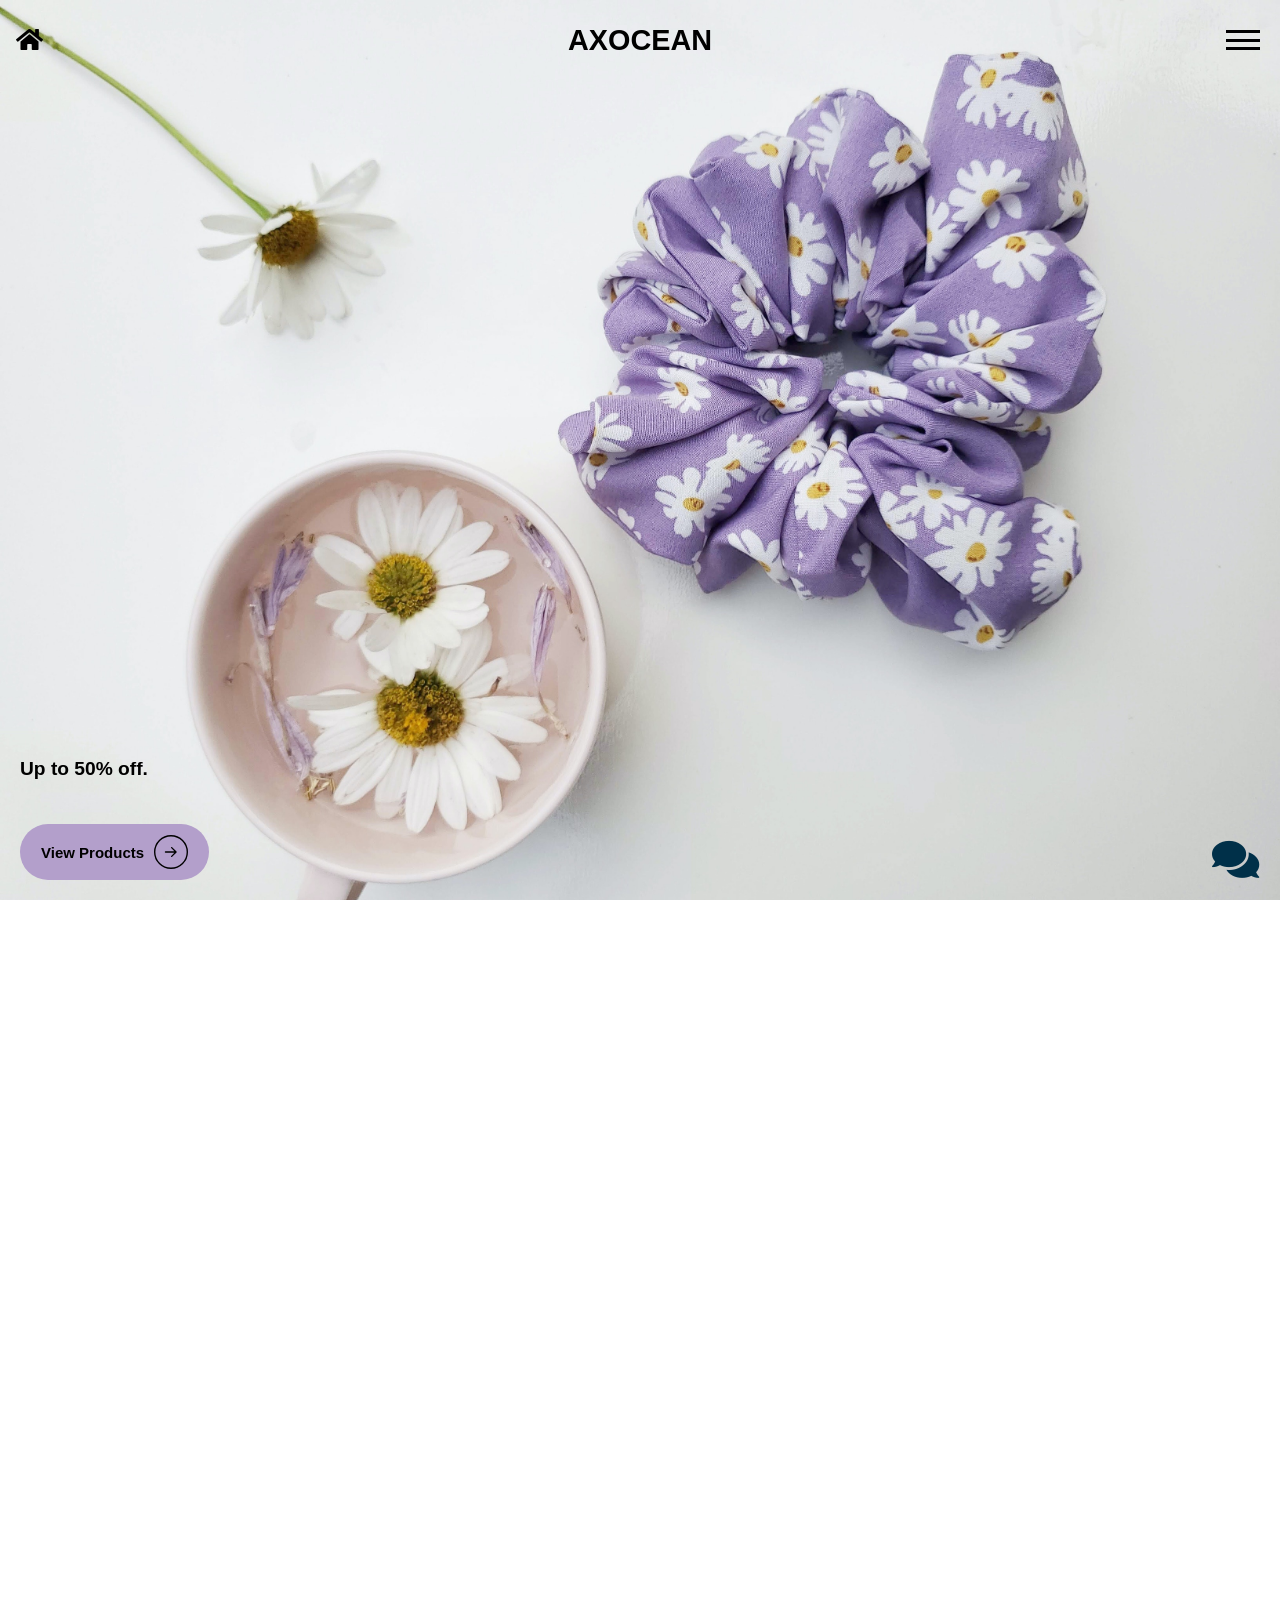
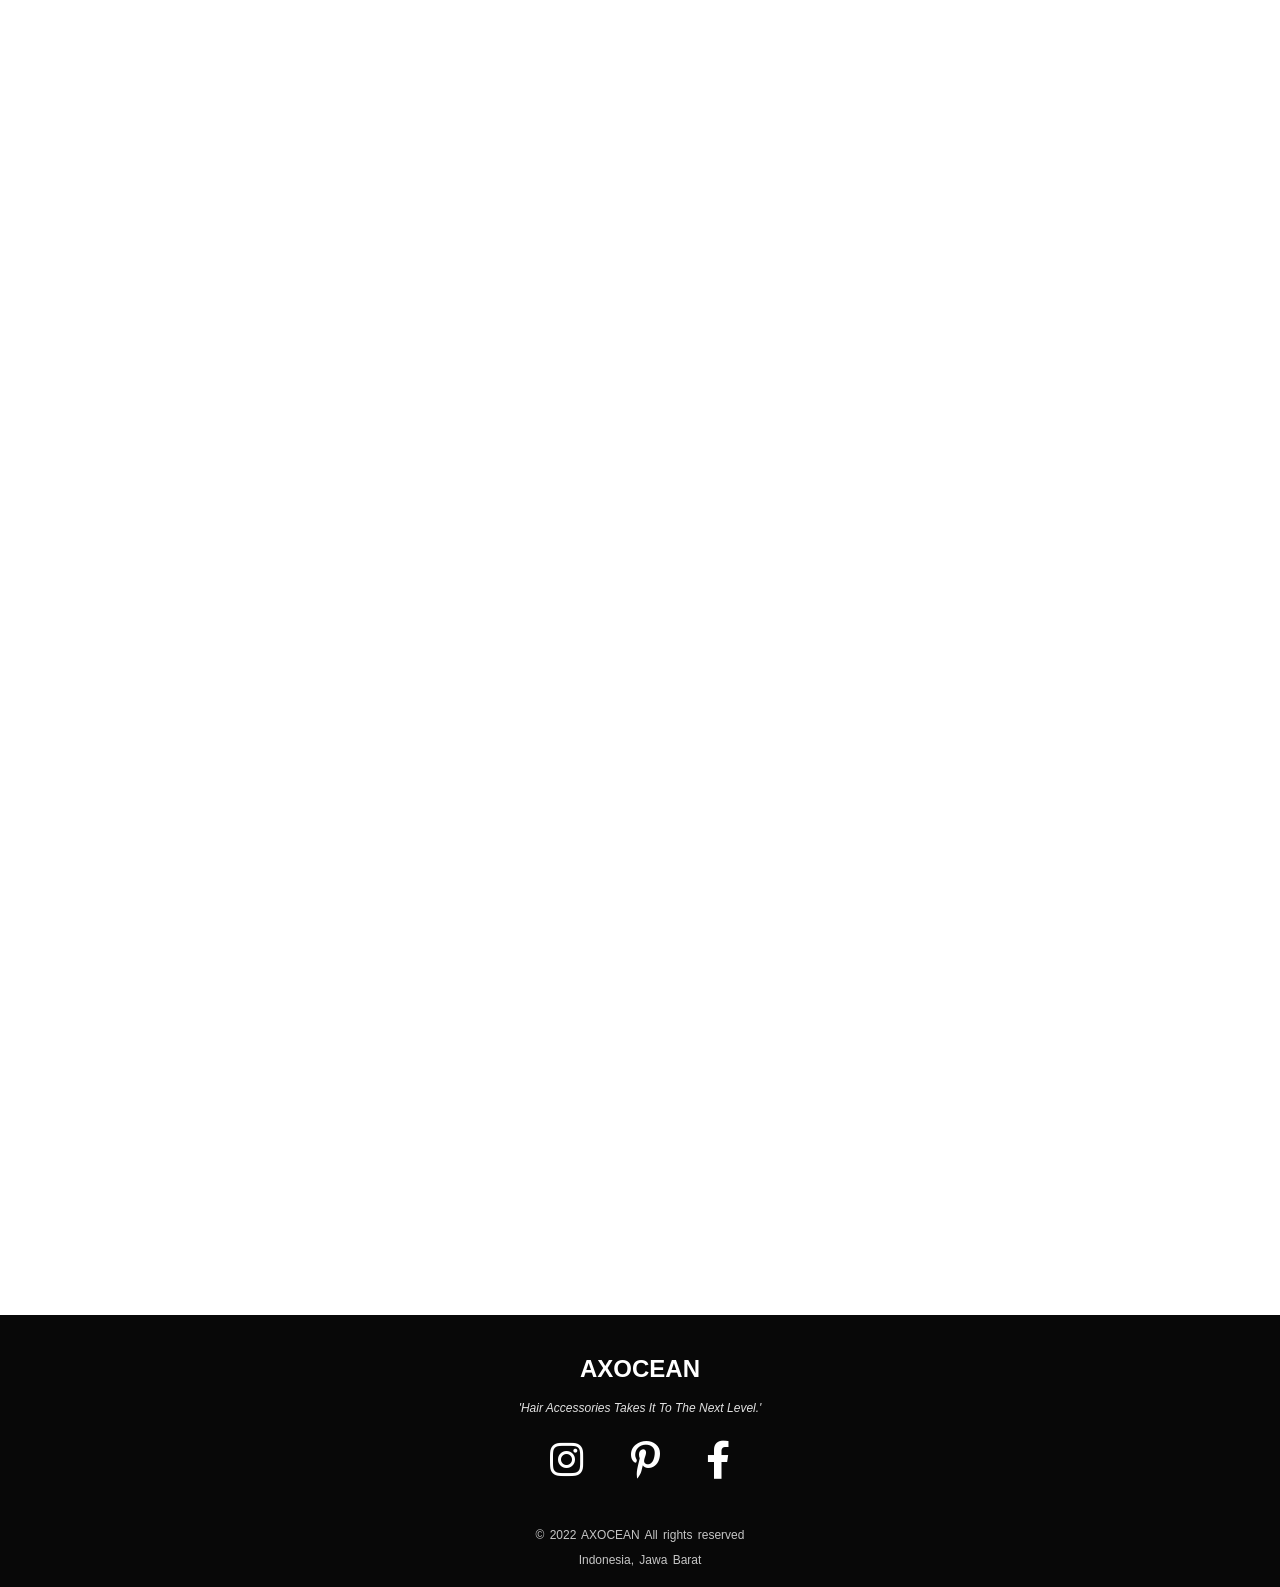
==== index.html @ 14517b55 "AXOCEAN" ====
<!DOCTYPE html>
<html lang="en">

<head>
  <meta charset="UTF-8">
  <meta http-equiv="X-UA-Compatible" content="IE=edge">
  <meta name="viewport" content="width=device-width, initial-scale=1.0, user-scalable=no">
  <meta name="theme-color" content="#a1a783">
  <title>AXOCEAN</title>
  <link rel="icon" type="image/x-icon" href="faviconjpground.png">
  <!-- aos cdn -->
  <link rel="stylesheet" href="https://unpkg.com/aos@next/dist/aos.css" />
  <!-- stylesheet -->
  <link rel="stylesheet" href="stylesheet.css">
  <!-- fontawesome -->
  <link rel="stylesheet" href="https://use.fontawesome.com/releases/v5.15.4/css/all.css"
    integrity="sha384-DyZ88mC6Up2uqS4h/KRgHuoeGwBcD4Ng9SiP4dIRy0EXTlnuz47vAwmeGwVChigm" crossorigin="anonymous" />

  <link rel="stylesheet" href="https://fonts.googleapis.com/css?family=Sofia">

</head>


<body>
  <div class="preloader" id="preloader"><div class="spinner center">
    <div class="spinner-blade"></div>
    <div class="spinner-blade"></div>
    <div class="spinner-blade"></div>
    <div class="spinner-blade"></div>
    <div class="spinner-blade"></div>
    <div class="spinner-blade"></div>
    <div class="spinner-blade"></div>
    <div class="spinner-blade"></div>
    <div class="spinner-blade"></div>
    <div class="spinner-blade"></div>
    <div class="spinner-blade"></div>
    <div class="spinner-blade"></div>
</div></div>
  <!-- header -->
  <header>
    <!-- <div id="preloader"></div> -->
    <nav class="nav_bar" id="navbar">

      <!-- Home button -->
      <button class="btn"><a id="homebtn" href="index.html"><i class="fa fa-home"></i></a></button>

      <!-- heading  -->
      <div class="heading" id="heading" onclick="topFunction()">AXOCEAN</div>
      <div class="third-div-nav"></div>
    </nav>
     

  </header>
  <main>
     <!-- hamburger -->
     <div class="hamburger" id="hamburger" data-aos="fade">
      <div class="hamburgerbase">
      <button id="hamburger-button" onclick="hamburgerMenu()">
          <span class="burger-bar" id="burger-bar1"></span>
          <span class="burger-bar" id="burger-bar2"></span>
          <span class="burger-bar" id="burger-bar3"></span></button>
      </div>
  </div>
  <!-- hamburger -->
  <div class="mobiletogglemenu" id="mobiletogglemenu">
    <div class="emptyarea" id="emptyarea"></div>
    <ul class="mobile-navbar-tabs-ul" id="mobile-ul">
        <a href="#home">
            <li id="home-mobile-tab" class="mobile-navbar-tabs-li home " onclick="hidemenubyli()">Founder</li></a>
        <a href="#about">
        <li id="aboutme-mobile-tab" class="mobile-navbar-tabs-li about"onclick="hidemenubyli()">About Us</li></a>
        <a href="#skills">
        <li id="skills-mobile-tab" class="mobile-navbar-tabs-li skills"onclick="hidemenubyli()">Team</li></a>
        <a href="#projects">
        <li id="projects-mobile-tab" class="mobile-navbar-tabs-li projects" onclick="hidemenubyli()">Products</li></a>
        
    </ul>
</div>
<!-- mobile toggle menu ends -->

<!-- landing page starts from here -->
    <!-- landing page -->
    <div class="landingpagecontainer" id="landingpage">
              <div class="landingpagedetails">  
                 <span class="howmuchoff">Up to 50% off.</span>
                <a href="#mainbody" id="view-product"><button class="view-products-button">
                  <span>View Products</span>
                  <svg width="34" height="34" viewBox="0 0 74 74" fill="none" xmlns="http://www.w3.org/2000/svg">
                      <circle cx="37" cy="37" r="35.5" stroke="black" stroke-width="3"></circle>
                      <path d="M25 35.5C24.1716 35.5 23.5 36.1716 23.5 37C23.5 37.8284 24.1716 38.5 25 38.5V35.5ZM49.0607 38.0607C49.6464 37.4749 49.6464 36.5251 49.0607 35.9393L39.5147 26.3934C38.9289 25.8076 37.9792 25.8076 37.3934 26.3934C36.8076 26.9792 36.8076 27.9289 37.3934 28.5147L45.8787 37L37.3934 45.4853C36.8076 46.0711 36.8076 47.0208 37.3934 47.6066C37.9792 48.1924 38.9289 48.1924 39.5147 47.6066L49.0607 38.0607ZM25 38.5L48 38.5V35.5L25 35.5V38.5Z" fill="black"></path>
                  </svg>
              </button></a>
              </div>
             
              <!-- </div> -->
           
              
    </div> 
      
             <!-- for how products are made -->
             <!-- packaging styles -->
             <div class="packaging_container" data-aos="fade-up">

              <div class="how_we_work" id="how_we_work" data-aos="fade-right"><span> How We Work</span></div>


              <div class="boxesandfabricmain">
                <!-- boxescontainer --> 
                <div class="boxescontainer" data-aos="fade-up">
                  <div class="boxes"> <img src="packaging.jpg" alt="packagingbox"></div>
             

              <span class="packaging_description" id="packaging_description">Quality & Modular Packaging</span>

              <span class="packaging_description2" 
              id="packaging_description2" data-aos="fade-right">Wooden Boxes</span>
            </div><!-- boxescontainer -->
            
            <!-- fabriccontainer -->
            <div class="fabriccontainer" data-aos="fade-up">
              <div class="fabric"> <img src="fabric-closeup.jpg" alt=""></div>
              <span class="fabric_description" id="fabric_description">Quality Fabric</span>
              <span class="fabric_description2" 
              id="fabric_description2" data-aos="fade-right">Fabric Makes it Extraordinary</span>
            </div> <!-- fabriccontainer -->

            </div>  <!-- fabric and fabric main -->
             </div><!-- packaging styles -->
    <!-- products heading -->
    <div class="productmain" data-aos="fade-up">
      <div class="productheading_div" id="productheading_div">
        <article id="productarticle">PRODUCTS</article>
      </div>
    </div>


    <!-- main products -->
    <div class="mainbody" id="mainbody">
      <a class="item-a-tag" href="Bow-Clips-Designs.html">
        <div id="item4container" class="items item-4" data-aos="fade-up" >
          <div class="itemimagecontainer" >
          <img src="EDITED-IMG-20221113-WA0013.jpg" alt="">
        </div>
        <div class="itemdescriptioncontainer" id="itemdescriptioncontainer4">
          <h1 id="item4-h1">Bow Clips</h1>
          <h3 id="item4-h3">Bows for Hairs, Fabric Covered hair Tie With Different Colors.</h3>
          <div>
            <span id="oldprize4" class="oldprize">&#8377;399</span><span id="newprize4" class="newprize">&nbsp;&#8377;299</span></div>
          <button id="item4-button" href="Bow-Clips-Designs.html" onmouseover="seedetails4colorchangeFunction()" onmouseout="seedetails4colorresetFunction()">SEE DETAILS</button>
        </div>
        </div>
      </a>

      <a id="itematag" class="item-a-tag" href="axoceanpage2.html">
        <div id="item1container" class="items item-1"  data-aos="fade-up">
          <div class="itemimagecontainer">
          <img src="sample1.jpg" alt="">
        </div>
          <div class="itemdescriptioncontainer" id="itemdescriptioncontainer1">
          <h1 id="item1-h1">Clips</h1>
          <h3 id="item1-h3">Fabric Covered Hair Clips, Available in Many Different Colour Shades.</h3>
          <div>
          <span id="oldprize1" class="oldprize">&#8377;499</span><span id="newprize1" class="newprize">&nbsp;&#8377;299</span></div>
          <button id="item1-button" href="axoceanpage2.html" onmouseover="seedetails1colorchangeFunction()" onmouseout="seedetails1colorresetFunction()">SEE DETAILS</button>
        </div>
        </div>
      </a>

      <a class="item-a-tag" href="axoceanpage2.html">
        <div id="item2container" class="items item-2"  data-aos="fade-up">
          <div class="itemimagecontainer">
          <img src="sample2.jpg" alt="">
          </div>
          <div class="itemdescriptioncontainer" id="itemdescriptioncontainer2">
          <h1 id="item2-h1">Scrunchies</h1>
          <h3 id="item2-h3">Scrunchies, Available in Different Fabrics, Designs, and Colour Shades.</h3>
          <div>
            <span id="oldprize2" class="oldprize">&#8377;599</span><span id="newprize2" class="newprize">&nbsp;&#8377;499</span></div>
          <button id="item2-button" href="axoceanpage2.html"onmouseover="seedetails2colorchangeFunction()" onmouseout="seedetails2colorresetFunction()">SEE DETAILS</button>
        </div>
        </div>
      </a>


      <a class="item-a-tag" href="axoceanpage2.html">
        <div id="item3container" class="items item-3"  data-aos="fade-up">
          <div class="itemimagecontainer" >
          <img src="sample3.jpg" alt="">
          </div>
          <div class="itemdescriptioncontainer" id="itemdescriptioncontainer3">
          <h1 id="item3-h1">Headbands</h1>
          <h3 id="item3-h3">Headbands with Unassuming Forms, Colors, Fabrics.</h3>
          <div>
            <span id="oldprize3" class="oldprize">&#8377;699</span><span id="newprize3" class="newprize">&nbsp;&#8377;499</span></div>
          <button id="item3-button" href="axoceanpage2.html" onmouseover="seedetails3colorchangeFunction()" onmouseout="seedetails3colorresetFunction()">SEE DETAILS</button>
          </div>
        </div>
      </a>


      

    </div>
  </main>

  <footer id="footer">
    <div class="footercontainer">
      <h3 class="websiteheading">AXOCEAN</h3>
      <p class="description">'Hair Accessories Takes It To The Next Level.'</p>
      <ul class="socialmedialogos">

        <li><a class="fab fa-instagram" id="instagram"
            href="https://www.instagram.com/axocean_/?igshid=YmMyMTA2M2Y%3D"></a></li>
        <li><a class="fab fa-pinterest-p" id="pinterest" href="#"></a></li>
        <li><a class="fab fa-facebook-f" id="facebook" href="#"></a></li>

      </ul>
      <!-- floating form -->
      <div class=" floating-contact-form">
        <div class="form-container">
          <h3>We'd love to hear from you</h3>

          <form action="https://formsubmit.co/infoAXOCEAN@gmail.com" method="POST">
            <div class="field-container">
              <i class="fas fa-signature" id="nameicon"></i>
              <label for="name">Name</label>
              <input class="form-input" type="text" id="name" placeholder="Name" name="Name
            " required />
            </div>

            <div class="field-container">
              <i class="fas fa-envelope " id="emailicon"></i>
              <label for="email">Email</label>
              <input class="form-input" type="text" id="email" placeholder="Email Address" name="Email" required />
            </div>

            <div class="field-container">
              <i class="far fa-sticky-note" id="messageicon"></i>
              <label for="message">Message</label>
              <textarea class="form-input" id="message" cols="30" rows="10" placeholder="Write Your Message Here..."
                name="Message" required></textarea>
            </div>

            <input type="submit" value="Send" />
          </form>
        </div>

        <div class="contact-icon">
          <i class="fas fa-comments"></i>
        </div>
      </div>
      <!--  floating form ends here -->
      <!-- <a class="contact" href="">ContactUs</a>  -->

    </div>
    <div class="footerbottom">
      <p> &copy; 2022 <span>AXOCEAN</span> All rights reserved</p>
      <br><p>Indonesia, Jawa Barat</p>
    </div>

  </footer>
  <!-- script -->
  <script src="script.js">
  </script>
    <script src="https://unpkg.com/aos@next/dist/aos.js"></script>
    <script>
      AOS.init();
    </script>
 
</body>

</html>
---- stylesheet.css ----
* {
    box-sizing: border-box;
    margin: 0;
    padding: 0;
}

*::selection {
    background-color: transparent;
}

*::-moz-selection {
    background: transparent;
}
 
* {
    -webkit-user-select: none;
    -moz-user-select: none;
    -ms-user-select: none;
    user-select: none;

}

* {
    -webkit-tap-highlight-color: transparent;
}

html {
    font-size: 62.5%;
    font-family: Whitney, -apple-system, BlinkMacSystemFont, Segoe UI, Roboto, Helvetica, Arial, sans-serif;
    scroll-behavior: smooth;
}
::-webkit-scrollbar{
    width: 5px;
}
::-webkit-scrollbar-track {
    background: #fff;
}
::-webkit-scrollbar-thumb{
   background-color: rgb(155, 148, 255);

}
:root{
    font-family: Whitney, -apple-system, BlinkMacSystemFont, Segoe UI, Roboto, Helvetica, Arial, sans-serif;
    cursor:default;
    --color-white: #fff;
    --color-black: #000;
    --color-dark-mode:#0a0a10;
    --color-light-mode:#ece7e1;
    --color-ddd-color: #ddd;
    --color-gray: #c4c4c4;
    --color-purple: #8000ff;
    --color-light-purple: #cf59e6;
    --color-light-blue: #6bc5f8;
    --color-navbarBorder-dark:#20222e
}

body {
    width: 100%;
    background-color: white;
}
.preloader{
    position: fixed;
    width: 100%;
    height: 100vh;
    display: flex;
    align-items: center;
    justify-content: center;
    z-index: 9999999;
    background-color: white;
}
.spinner {
    font-size: 28px;
    position: relative;
    display: inline-block;
    width: 1em;
    height: 1em;
  }
  
  .spinner.center {
    position: absolute;
    left: 0;
    right: 0;
    top: 0;
    bottom: 0;
    margin: auto;
  }
  
  .spinner .spinner-blade {
    position: absolute;
    left: 0.4629em;
    bottom: 0;
    width: 0.074em;
    height: 0.2777em;
    border-radius: 0.0555em;
    background-color: transparent;
    -webkit-transform-origin: center -0.2222em;
    -ms-transform-origin: center -0.2222em;
    transform-origin: center -0.2222em;
    animation: spinner-fade9234 1s infinite linear;
  }
  
  .spinner .spinner-blade:nth-child(1) {
    -webkit-animation-delay: 0s;
    animation-delay: 0s;
    -webkit-transform: rotate(0deg);
    -ms-transform: rotate(0deg);
    transform: rotate(0deg);
  }
  
  .spinner .spinner-blade:nth-child(2) {
    -webkit-animation-delay: 0.083s;
    animation-delay: 0.083s;
    -webkit-transform: rotate(30deg);
    -ms-transform: rotate(30deg);
    transform: rotate(30deg);
  }
  
  .spinner .spinner-blade:nth-child(3) {
    -webkit-animation-delay: 0.166s;
    animation-delay: 0.166s;
    -webkit-transform: rotate(60deg);
    -ms-transform: rotate(60deg);
    transform: rotate(60deg);
  }
  
  .spinner .spinner-blade:nth-child(4) {
    -webkit-animation-delay: 0.249s;
    animation-delay: 0.249s;
    -webkit-transform: rotate(90deg);
    -ms-transform: rotate(90deg);
    transform: rotate(90deg);
  }
  
  .spinner .spinner-blade:nth-child(5) {
    -webkit-animation-delay: 0.332s;
    animation-delay: 0.332s;
    -webkit-transform: rotate(120deg);
    -ms-transform: rotate(120deg);
    transform: rotate(120deg);
  }
  
  .spinner .spinner-blade:nth-child(6) {
    -webkit-animation-delay: 0.415s;
    animation-delay: 0.415s;
    -webkit-transform: rotate(150deg);
    -ms-transform: rotate(150deg);
    transform: rotate(150deg);
  }
  
  .spinner .spinner-blade:nth-child(7) {
    -webkit-animation-delay: 0.498s;
    animation-delay: 0.498s;
    -webkit-transform: rotate(180deg);
    -ms-transform: rotate(180deg);
    transform: rotate(180deg);
  }
  
  .spinner .spinner-blade:nth-child(8) {
    -webkit-animation-delay: 0.581s;
    animation-delay: 0.581s;
    -webkit-transform: rotate(210deg);
    -ms-transform: rotate(210deg);
    transform: rotate(210deg);
  }
  
  .spinner .spinner-blade:nth-child(9) {
    -webkit-animation-delay: 0.664s;
    animation-delay: 0.664s;
    -webkit-transform: rotate(240deg);
    -ms-transform: rotate(240deg);
    transform: rotate(240deg);
  }
  
  .spinner .spinner-blade:nth-child(10) {
    -webkit-animation-delay: 0.747s;
    animation-delay: 0.747s;
    -webkit-transform: rotate(270deg);
    -ms-transform: rotate(270deg);
    transform: rotate(270deg);
  }
  
  .spinner .spinner-blade:nth-child(11) {
    -webkit-animation-delay: 0.83s;
    animation-delay: 0.83s;
    -webkit-transform: rotate(300deg);
    -ms-transform: rotate(300deg);
    transform: rotate(300deg);
  }
  
  .spinner .spinner-blade:nth-child(12) {
    -webkit-animation-delay: 0.913s;
    animation-delay: 0.913s;
    -webkit-transform: rotate(330deg);
    -ms-transform: rotate(330deg);
    transform: rotate(330deg);
  }
  
  @keyframes spinner-fade9234 {
    0% {
      background-color: #69717d;
    }
  
    100% {
      background-color: transparent;
    }
  }
   .stopscrolling{ 
    overflow: hidden;
   }
  .hamburger{
    position: fixed;
    top: 0px;
    right: 0;
    width: fit-content;
    height: 80px;
    display: flex;
    align-items: center;
    justify-content: center;
    z-index: 9998;
    background-color:transparent;
}
.hamburgerbase{
    width: 100%;
    height: 80px;
    display: flex;
    align-items: center;
    justify-content: flex-end;
    padding: 20px;
}
#hamburger-button{
    font-size: 3rem;
    font-weight: 800;
    width: 3.5rem;
    height: 2rem;
    background-color: transparent;
    border: none;
    display: flex;
    flex-direction: column;
    align-items: center;
    justify-content: space-between;
    cursor: pointer;
}
.burger-bar{
    width: 100%;
    height:3px;
    border-radius: 0px;
    transition-duration: .3s;
    /* background-color: var(--color-black); */
    background-color: black;
}
#hamburger-button:hover .burger-bar{
    background-color: #ed7a3c;
}
.hamburger-animation1{
    transform: rotate(45deg);
    transition-duration: .3s;
    transform-origin: left;
    /* background-color: var(--color-white); */

} 
.hamburger-animation2{
   transform: scaleX(0);
    /* background-color: var(--color-white); */

    
}
.hamburger-animation3{
    transform: rotateZ(-45deg);
    transform-origin: left;
    transition-duration: .3s;
    /* background-color: var(--color-white); */


}
.mobiletogglemenu{
  background-color:transparent;
  z-index: 9990;
  height: 100%;
  width: 100%;
  position: fixed;
  top: 0;
  right: -1800px;
  text-decoration: none;
  list-style: none;
  font-size: 2rem;
  cursor: pointer;
  display: flex;
  transition-duration: 1.4s;
 
}
.show-toggle-menu{
    right: 0;
    transition-duration: .6s;
}
.emptyarea{
    width: 50%;
    height: 100%;
    backdrop-filter: blur(5px);
    z-index: -1;
    opacity: 0;
}
.blur-class{
    opacity: 1;
   transition-delay: .4s;
    transition-duration: .2s;
    
}

.mobile-navbar-tabs-ul{
    /* animation: dropdownlist .3s linear; */
    background-color: var(--color-light-mode);
    width: 50%;
    height: 100%;
    display: flex;
    flex-direction: column;
    justify-content: center;
    align-items: center;
    gap: 70px;
    box-shadow: -0px 0px 30px rgba(0, 0, 0, 0.173);
}
.mobile-navbar-tabs-ul a{
    text-decoration: none;
}
.mobile-navbar-tabs-li{
    text-align: center;
    display: flex;
    align-items: center;
    justify-content: center;
    font-size: 3rem;
    font-weight: 500;
    position: relative;
    cursor: pointer;
    color: var(--color-black);
    height: 30px;
    width: fit-content;
    transition-duration: .3s;
}
.mobile-navbar-tabs-li:hover{
    color: #ed7a3c;
    transition-duration: .3s;
    letter-spacing: 5px;
}

.landingpagecontainer{
    width: 100%;
    height: 100vh;
    top: 0;
    background-color: rgb(253, 253, 253);
    background-image: url("LPbackgroundfulllandscape.jpg");
    background-size: cover;
    opacity: 1;
    transition: all 500ms ease;
    display: flex;
    flex-direction:column-reverse;
}
.landingpagedetails{
    display: flex;
    flex-direction: column;
    width: 100%;
    height: 18%;
    background-color:transparent;
    justify-content:space-between;
    padding: 20px;
}
.howmuchoff{
    font-size: 2rem;
    color:black;
    font-weight:700;
    font-family: Whitney, -apple-system, BlinkMacSystemFont, Segoe UI, Roboto, Helvetica, Arial, sans-serif;
}
#view-product{
    text-decoration: none;
}
.view-products-button {
    cursor: pointer;
    font-weight: 700;
    font-family: Helvetica,"sans-serif";
    transition: all .2s;
    padding: 10px 20px;
    border-radius: 100px;
    background: #b39fcb;
    border: 1px solid transparent;
    display: flex;
    align-items: center;
    font-size: 15px;
  }
  
  .view-products-button:hover {
    background:#ed7a3c;
  }
  
  .view-products-button > svg {
    width: 34px;
    margin-left: 10px;
    transition: transform .3s ease-in-out;
  }
  
  .view-products-button :hover svg {
    transform: translateX(5px);
  }
  
  .view-products-button :active {
    transform: scale(0.95);
  }
  
  
.nav_bar {
    position: fixed;
    top: 0;
    z-index: 999;
    width: 100%;
    height: 80px;
    display: flex;
    align-items: center;
    justify-content: space-between;    
}
.nav_bar2 {
    background-color: transparent;
    width: 100%;
    height: 80px;
}
.btn { 
    background-color: transparent;
    border: none;
    padding: 12px 16px;
    font-size: 2.5rem;
    
    width: 10%;
    display: flex;
    align-items: center;
    justify-content: flex-start;
}
#homebtn i{
    text-decoration: none;
    color: black;
    font-weight: bold;
    cursor: pointer;
    transition-duration: .3s;
}
#homebtn i:hover{
    color: #ed7a3c;
    transition-duration: .3s;
}
/* nav bar home button logo code above */
/* for AXOCEAN heading */
.heading {
    font-size: 3rem;
    color: black;
    -webkit-font-smoothing: antialiased;
    font-weight: bold;
    align-self: center;
    width: 80%;
    display: flex;
    align-items: center;
    justify-content: center;

}

.third-div-nav{
    width: 10%;
    height: 100%;
}
/* ------------------------------------------------------------------------------------------------- */

/* packaging code starts from here */
.packaging_container{
    width: 100%;
    height: fit-content;
   
    display: flex;
    flex-direction: column;
    align-items: center;
    justify-content: center;
    padding: 0 20px;


}
.how_we_work{
    width: 100%;
    display: flex;
    align-items: center;
    justify-content: center;
}
.how_we_work span{
    font-size: 4rem;
   width: 100%;
    font-weight: 500;
    font-family: Whitney, -apple-system, BlinkMacSystemFont, Segoe UI, Roboto, Helvetica, Arial, sans-serif;
    -webkit-font-smoothing: antialiased;
    padding-top: 40px;
    padding-bottom: 10px;
 

}
.boxesandfabricmain{
    width: 100%;
    display: flex;
    flex-direction: row;
    align-items: center;
    justify-content: space-between;
    
}
.boxescontainer{
    width: 50%;
    display: flex;
    flex-direction: column;
    padding-right: 10px;
   
}
.boxes{
    width: 100%;
    height: 700px;
   
    overflow: hidden;
    
}
.boxes img{
    width: 100%;
}
.packaging_description{
    font-size: 2rem;
    font-family: Whitney, -apple-system, BlinkMacSystemFont, Segoe UI, Roboto, Helvetica, Arial, sans-serif;
    -webkit-font-smoothing: antialiased;
    font-weight: 700;
    width: 100%;
    text-align: left;
    padding-top: 20px;
    
}
.packaging_description2{
    font-size: 2rem;
    font-family: Whitney, -apple-system, BlinkMacSystemFont, Segoe UI, Roboto, Helvetica, Arial, sans-serif;
    -webkit-font-smoothing: antialiased;
    font-weight: 300;
    width: 100%;
    text-align: left;
    
    
}
 .fabriccontainer{
    width: 50%;
    display: flex;
    flex-direction:column;
    padding-left:10px;
 }
 .fabric{
    width: 100%;
    height: 700px;
    overflow: hidden;
   
 }
 .fabric img{
   width: 100%;
  
 }
 .fabric_description{
    font-size: 2rem;
    font-family: Whitney, -apple-system, BlinkMacSystemFont, Segoe UI, Roboto, Helvetica, Arial, sans-serif;
    -webkit-font-smoothing: antialiased;
    font-weight: 700;
    width: 100%;
    text-align: left;
    padding-top: 20px;
    
}
.fabric_description2{
    font-size: 2rem;
    font-family: Whitney, -apple-system, BlinkMacSystemFont, Segoe UI, Roboto, Helvetica, Arial, sans-serif;
    -webkit-font-smoothing: antialiased;
    font-weight: 300;
    width: 100%;
    text-align: left;
    
    
}
/* packaging code ends here */

/* product heading background transparent below */
.productmain {
    height: 7rem;
    margin-top: 20px;
    width: 100%;
    
    display: flex;
    align-items: center;
    justify-content: center;
}

/* product heading blured background below*/
.productheading_div {
    /* background-color: rgba(0, 0, 0, 0.1); */
    height: 7rem;
    /* box-shadow: 0px 8px 10px rgba(128, 128, 128, 0.334); */
  
    width: 30rem;
    display: flex;
    flex-direction: column;
    align-items: center;
    justify-content: center;
    border-radius: 30px;

}

.productheading_div article {

    font-size: 3rem;
    font-weight: 600;
    font-family: Whitney, -apple-system, BlinkMacSystemFont, Segoe UI, Roboto, Helvetica, Arial, sans-serif;
    -webkit-font-smoothing: antialiased;
    letter-spacing: 3px;
    
}

/* Product heading code above */

/* main body OR Catalogue  code starts from here*/
.mainbody {
    display: flex;
    min-height: 100%;
    width: 100%;
    align-items: center;
    justify-content: space-around;
    padding: 25px;
    flex-wrap: wrap;
    gap: 20px;
}

.items {
    width: 300px;
    height: 500px;
   
    /* background-color: #2f2f2f3e; */
    background: linear-gradient(rgb(236, 236, 236),rgb(203, 203, 203));
   

    box-shadow: 0px 10px 10px rgba(0, 0, 0, 0.142);
    /* border-radius: 20px; */
    display: flex;
    flex-direction: column;
    justify-content: space-between;
    align-items: center;
    /* margin-bottom: 20px; */
    transition-duration: .3s;
}
.oldprize{
    font-size: 2.5rem;
    font-weight: 700;
    text-decoration: line-through;
    color: #212121;

    font-family: Whitney, -apple-system, BlinkMacSystemFont, Segoe UI, Roboto, Helvetica, Arial, sans-serif;
    -webkit-font-smoothing: antialiased;
}
.newprize{
    font-size: 2.5rem;
    color: #ed7a3c;
    font-weight: 700;
    font-family: Whitney, -apple-system, BlinkMacSystemFont, Segoe UI, Roboto, Helvetica, Arial, sans-serif;
    -webkit-font-smoothing: antialiased;
   
}
.items h1 {
    /* for product heading */
    color: black;
     width: 100%;
    /* height: 50px; */ 
    text-align: center;
    display: flex;
    font-size: 2.2rem;
   
    font-family: Whitney, -apple-system, BlinkMacSystemFont, Segoe UI, Roboto, Helvetica, Arial, sans-serif;
    -webkit-font-smoothing: antialiased;
    font-weight: bolder;
}
.itemimagecontainer{
    width: 100%;
    height: 60%;
    /* background-color: red; */
    display: flex;
    align-items: center;
    justify-content: center;
}
.items img {
    /* for product images */
    width: 90%;
    /* border-radius: 10px; */
}
.itemdescriptioncontainer{
    /* background-color: #f4f4f4; */
    /* background-color: #c1af98; */
    /* background-color: white; */
    height: 40%;
    width: 100%;
    /* border-bottom-left-radius: 20px;
    border-bottom-right-radius: 20px;
    border-top-left-radius: 20px;
    border-top-right-radius: 20px; */
    display: flex;
    flex-direction: column;
    align-items: flex-start;
    justify-content: space-between;
  padding: 20px;
    /* border: 2px solid #f4f4f4; */
  


}

.items h3 {
    /* for product description */
    color: rgb(56, 56, 56);

    font-family: Whitney, -apple-system, BlinkMacSystemFont, Segoe UI, Roboto, Helvetica, Arial, sans-serif;
    -webkit-font-smoothing: antialiased;
    font-size: 1.5rem;
}

.item-a-tag {
    text-decoration: none;
}

.items button {
    /* see details href button */
    display: flex;
   
  background-color: black;
    align-items: center;
    justify-content: center;
     height: 50px;
    width: 100%; 
    cursor: pointer;
    text-decoration: none;
    color: white;
    border: none;
    /* border-bottom-left-radius: 20px;
    border-bottom-right-radius: 20px; */
    font-size: 1.5rem;
    font-family: Whitney, -apple-system, BlinkMacSystemFont, Segoe UI, Roboto, Helvetica, Arial, sans-serif;
    -webkit-font-smoothing: antialiased;
    font-weight: bold;
    letter-spacing: 3px;
    transition: all .3s;
   
}
.items button:hover{
    background-color: #172b38;
    color: #ed7a3c;
    letter-spacing: 5px;
    transition: all.3s;
}
.item-a-tag{
    transition-duration: 300ms;
}
.item-a-tag:hover {
    /* products flex hover  */
    transform: translate(-2px, -10px);
    transition-duration: 300ms;  
    box-shadow: 0px 10px 10px rgba(0, 0, 0, 0.355);
}

/* footercode starts from here */
footer {
    
    /* background-color: #1c1c1c; */
    background-color: rgb(8, 8, 8);
    height: auto;
    width: 100%;
    padding-top: 40px;
    color: #fff;
}

.footercontainer {
    display: flex;
    align-items: center;
    justify-content: center;
    flex-direction: column;
}

.websiteheading {
    font-size: 2.5rem;
    font-weight: 400;
    text-transform: capitalize;
    line-height: 3rem;
    margin: 0rem 0 1rem 0;
    font-family: Whitney, -apple-system, BlinkMacSystemFont, Segoe UI, Roboto, Helvetica, Arial, sans-serif;
    font-weight: bolder;


}

.description {
    line-height: 28px;
    font-size: 12px;
    text-align: center;
    color: rgb(227, 227, 227);
    margin: 0rem 0 1rem 0;
    font-family: Whitney, -apple-system, BlinkMacSystemFont, Segoe UI, Roboto, Helvetica, Arial, sans-serif;
    font-style: italic;


}

.socialmedialogos {

    list-style: none;
    display: flex;
    align-items: center;
    justify-content: space-between;
    margin: 1rem 0 3rem 0;
    width: 200px;





}

.socialmedialogos li {
    margin: 0 10px;
}

.socialmedialogos a {
    text-decoration: none;
    color: #fff;
}

.socialmedialogos a {
    font-size: 4rem;
}

#instgram {
    transition: color .2s ease;
}

#instagram:hover {
    color: #e41da2;
}

#pinterest {
    transition: color .2s ease;
}

#pinterest:hover {
    color: rgb(208, 10, 10);
}

#facebook {
    transition: color .2s ease;
}

#facebook:hover {
    color: rgb(101, 160, 255);
}

.footerbottom {
    background-color: #02040600;
    

    width: 100%;
    padding: 20px 0;
    text-align: center;
    display: flex;
    flex-direction: column;
    text-transform: none;
    align-items: center;
    justify-content: center;
}

.footerbottom p {
    font-size: 12px;
    word-spacing: 2px;
    /* text-transform: capitalize; */
    font-family: Whitney, -apple-system, BlinkMacSystemFont, Segoe UI, Roboto, Helvetica, Arial, sans-serif;
    -webkit-font-smoothing: antialiased;
    color: #c6c6c6;
}

/* footercode ends here */

/* Contact Form code starts from here */
.floating-contact-form .contact-icon {
    position: fixed;
    bottom: 4px;
    right: 5px;
    cursor: pointer;
    padding: 16px;
}

.floating-contact-form .contact-icon i {
    font-size: 42px;
    color: #003049;
    
    
    transition: all 300ms ease;
}

.floating-contact-form .contact-icon i:hover {
    transform: scale(1.1);
}

.floating-contact-form {
    /* display: flex; 
    align-items: center;
    justify-content: center;  */
    position: fixed;
    right: 350px;
    bottom: 20px;
    
}

.floating-contact-form .form-container {
    position: fixed;
    bottom: 60px;
    background-color: rgba(255, 255, 255, 0.168);
    backdrop-filter: blur(5px);
    padding: 24px 36px;
    width: 300px;
    font-family: "Roboto", sans-serif;
    box-shadow: 0 10px 50px rgba(0, 0, 0, 0.1);
    border-radius: 24px;
    z-index: 99;
    transform: rotateZ(-6deg);
    transform-origin: bottom right;
    opacity: 0;
    pointer-events: none;
    transition: all 500ms ease;
}

.floating-contact-form .form-container.active {
    transform: rotateZ(0deg);
    opacity: 1;
    pointer-events: auto;
}

.floating-contact-form * {
    box-sizing: border-box;

}

.floating-contact-form h3 {
    font-size: 3.3rem;

    color: #003049;
    margin-top: 10px;
    position: relative;
    margin-bottom: 8px;
}

.floating-contact-form h3::after {
    content: "";
    height: 3px;
    width: 36px;
    position: absolute;
    left: 0;
    bottom: -4px;
}

.floating-contact-form form input[type="text"],
.floating-contact-form form textarea {
    width: 100%;
    padding: 14px 20px;
    padding-left: 40px;
    font-size: 16px;
    border: 1px solid rgba(0, 47, 73, 0.3);
    border-radius: 8px;
    color: #003049;
    margin-bottom: 20px;
}

.floating-contact-form form input:focus,
.floating-contact-form form textarea:focus {
    outline: none;
}

.floating-contact-form .field-container {
    position: relative;
}

.floating-contact-form .field-container label {
    position: absolute;
    opacity: 0;
    color: #003049;
    font-size: 1.7rem;
    border-left: 8px solid #fff;
    border-right: 8px solid #fff;
    transition: all 300ms ease;
    pointer-events: none;
}

::placeholder {
    /* Chrome, Firefox, Opera, Safari 10.1+ */
    color: rgba(88, 120, 163, 0.555);

    font-size: 1.6rem;
    opacity: 1;
    /* Firefox */
}

:-ms-input-placeholder {
    /* Internet Explorer 10-11 */
    color: rgba(88, 120, 163, 0.555);
}

::-ms-input-placeholder {
    /* Microsoft Edge */
    color: rgba(88, 120, 163, 0.555);
}

#nameicon {
    font-size: 2rem;
}

#emailicon {
    font-size: 2rem;
}

#messageicon {
    font-size: 2rem;

}


.floating-contact-form .field-container label.active {
    font-size: 1.7rem;
    background: rgba(0, 0, 0, 0.114);
    backdrop-filter: blur(10px);
    color: #fff;
    padding: 2px 16px;
    top: -8px;
    left: 24px;
    font-weight: bold;
    opacity: 1;
}

.floating-contact-form .field-container i {
    position: absolute;
    top: 15px;
    left: 12px;
    color: rgba(0, 55, 85, 0.8);
}


.floating-contact-form form textarea {
    height: 150px;
    resize: none;
    font-size: 16px;
    font-family: "Roboto", sans-serif;
}


.floating-contact-form form input[type="submit"] {
    border: none;
    background: #003049;
    color: #fff;
    padding: 16px 32px;
    width: 100%;
    border-radius: 24px;
    font-size: 16px;
    font-weight: bold;
    cursor: pointer;
    transition: all 500ms ease;
}

.floating-contact-form form input[type="submit"]:hover {
    background: #00659b;
}

/* Contact form code ends here */

/* responsive code below*/
@media screen and (max-width:1920px) {
    html {
        font-size: 60%;


    }

    .nav_bar {
        width: 100%;
        height: 80px;
    }
    .nav_bar2 {
        width: 100%;
        height: 80px;
    }
    .heading {
        font-size: 3rem;

    }

    .sliderdiv {
        width: 100%;
        height: 500px;
        display: flex;
        justify-content: center;
        align-items: center;


    }

    .slider_main_div {
        width: 1100px;
        height: 450px;


    }

}

@media screen and (max-width:1200px) {
    html {
        font-size: 65%;


    }

    .nav_bar {
        width: 100%;
        height: 80px;
    }
    .nav_bar2 {
        width: 100%;
        height: 80px;
    }

    .heading {
        font-size: 3rem;

    }

    .sliderdiv {
        width: 100%;
        height: 330.28px;
        display: flex;
        justify-content: center;
        align-items: center;

    }

    .slider_main_div {

        width: 687.48px;
        height: 281.28px;

    }

}
@media screen and (max-width:1100px) {
    .boxes{
        height: 600px;

    }
    .fabric{
        height: 600px;
    }
}
@media screen and (max-width:998px) {

   

    .dropdownlist {
        height: 100%;
        width: 100%;
    }
    .dropdownlist div{
        height: 10%;
    }
    #exitbutton{
        top: 2px;
        right: 2px;
    }

    html {
        font-size: 55%;


    }

    .nav_bar {
        width: 100%;
        height: 80px;
    }
    .nav_bar2 {
        width: 100%;
        height: 80px;
    }

    .heading {
        font-size: 3rem;

    }

    .sliderdiv {
        width: 100%;
        height: 284px;
        display: flex;
        justify-content: center;
        align-items: center;

    }

    .slider_main_div {
        width: 572px;
        height: 234px;

    }
    .floating-contact-form {
         display: flex; 
        align-items: center;
        justify-content: center;
        position:inherit;
       

    }
    .boxes{
        height: fit-content;
    }
    .fabric{
        height: fit-content;
    }
    

}

@media screen and (max-width:768px) {
    html {
        font-size: 50%;
    }

    .nav_bar {
        width: 100%;
        height: 80px;
    }
    .nav_bar2{
        width: 100%;
        height: 79px;
    }

    .heading {
        font-size: 3.5rem;

    }

    .sliderdiv {
        width: 100%;
        height: 253px;
        display: flex;
        justify-content: center;
        align-items: center;

    }

    .slider_main_div {
        width: 497px;
        height: 203px;

    }
    .LpFlipkart{
        display: none;
    }
    .smallnav{
        width: 60%;
    }
    .landingpagecontainer{
        background-image: url("LPbackground-min.jpeg");
    }
    .boxesandfabricmain{
        flex-direction: column;
        gap: 20px;
        height: fit-content;
    }
    .boxescontainer{
        width: 100%;
        padding-right: 0;
        overflow: visible;
       
        
      
        
    }
    .fabriccontainer{
        width: 100%;
        padding-left: 0;
        overflow: visible;
    }
    .boxes{
        height: fit-content;
        overflow: visible;
      
    }
    .fabric{
        height: fit-content;
        overflow: visible;
    }


}

@media screen and (max-width:500px) {
    html {
        font-size: 45%;
    }

    .nav_bar {
        width: 100%;
        height: 60px;
    }
    .nav_bar2 {
        width: 100%;
        height: 59px;
    }

    .heading {
        font-size: 3rem;

    }
    .hamburger{
        height: 60px;
    }
    .mobile-navbar-tabs-ul{
        width: 80%;
    }
    .emptyarea{
        width: 20%;
    }

    .floating-contact-form .field-container i {
        top: 18px;
    }

    .floating-contact-form .field-container label {
        top: 17px;
    }



}


@media screen and (max-width:380px) {
    html {
        font-size: 40%;
    }

    .nav_bar {
        width: 100%;
        height: 60px;
    }
    .nav_bar2{
        width: 100%;
        height: 59px;
    }

    .heading {
        font-size: 3rem;

    }

    .sliderdiv {
        width: 100%;
        height: 140px;
        display: flex;
        justify-content: center;
        align-items: center;

    }

    .slider_main_div {
        width: 217px;
        height: 89px;

    }
}

@media screen and (max-width:375px) {
    html {
        font-size: 40%;
    }

    .nav_bar {
        width: 100%;
        height: 60px;
    }
    .nav_bar2{
        width: 100%;
        height: 59px;
    }

    .heading {
        font-size: 3rem;

    }

    .sliderdiv {
        width: 100%;
        height: 138px;
        display: flex;
        justify-content: center;
        align-items: center;

    }

    .slider_main_div {
        width: 215px;
        height: 88px;

    }
}
    @media  (min-height:1800px) {
        @media(min-width:500px){

      
        body{
            
            height: fit-content;
           
        }
        .mainbody{
            height: 1600px;
           
        }
        .items{
            margin-bottom: none;
        }
        .sliderdiv{ margin-top: 150px;
            margin-bottom: 50px;
        }
        .landingpagecontainer{
            height: 2000px;
            background-color: white;
        }
        .thisisaxocean{
            height: 1500px;
        }
    }
    }

/* responsive code above */
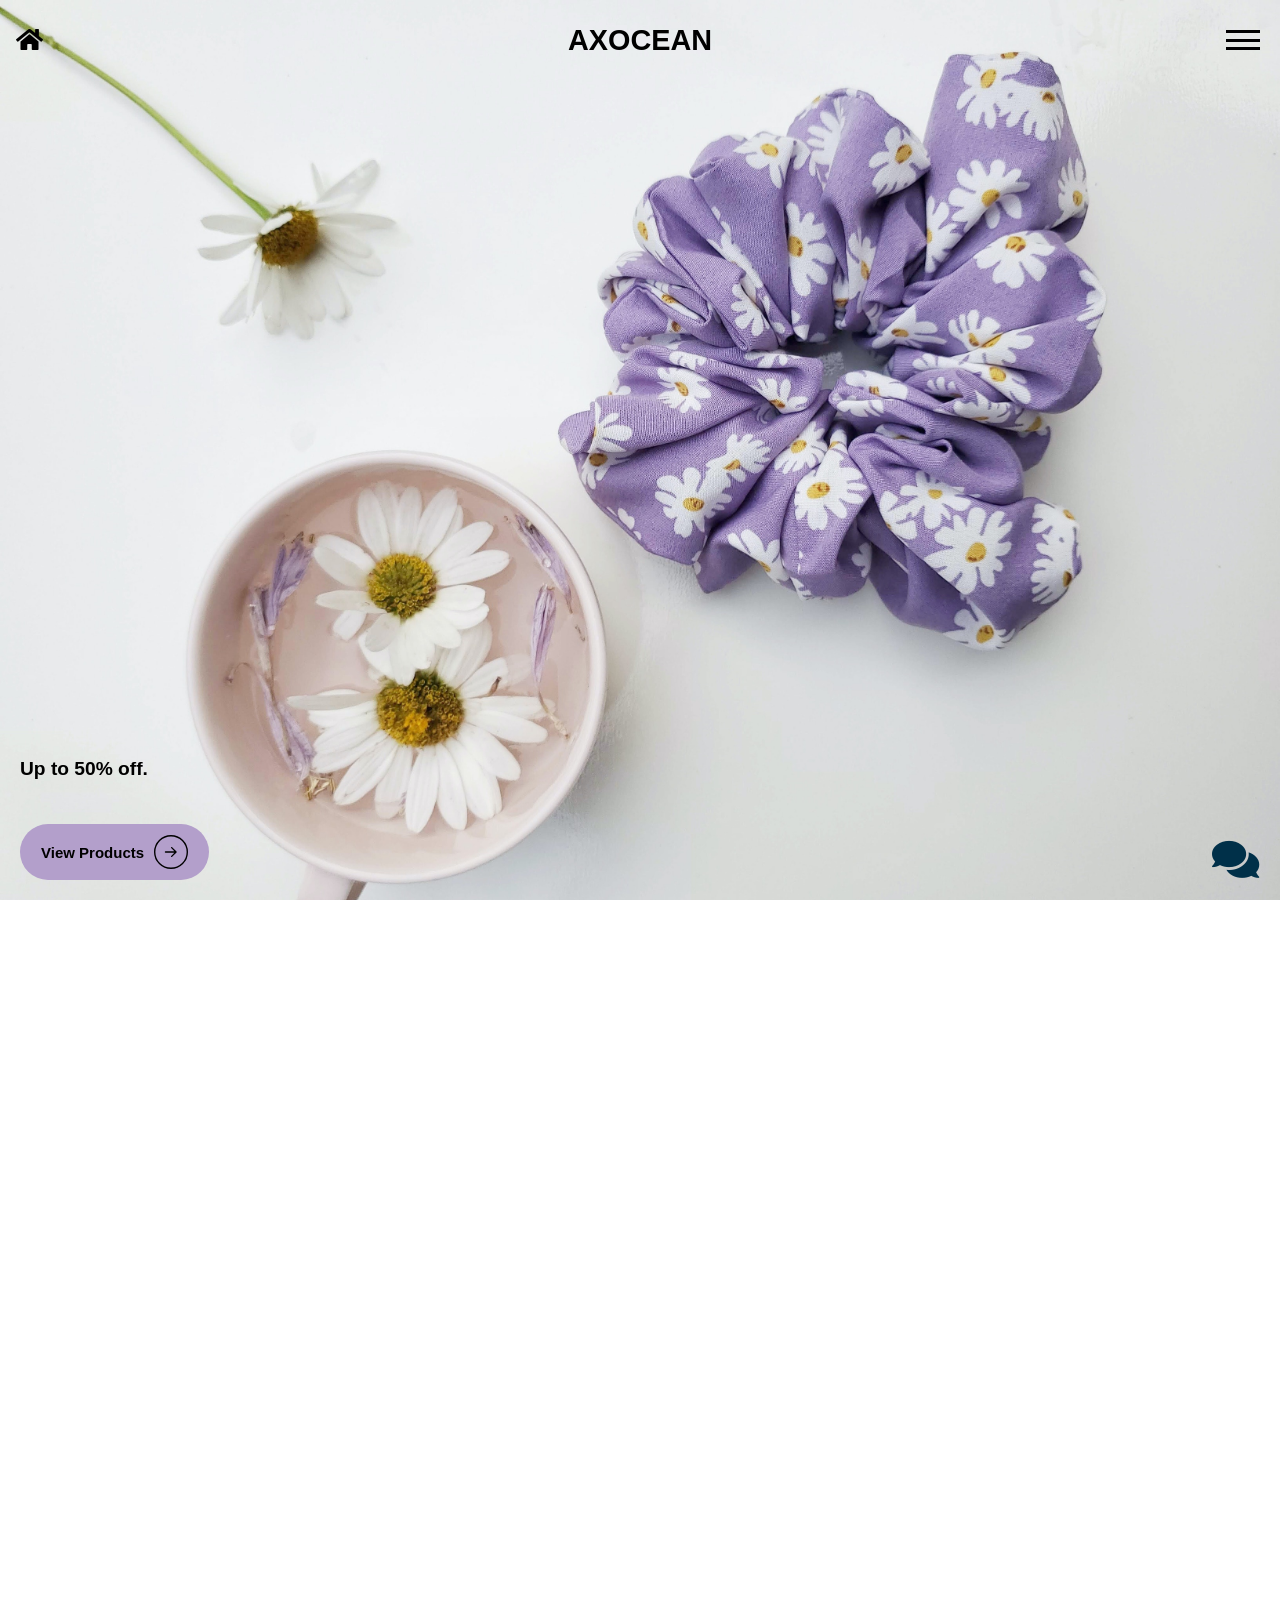
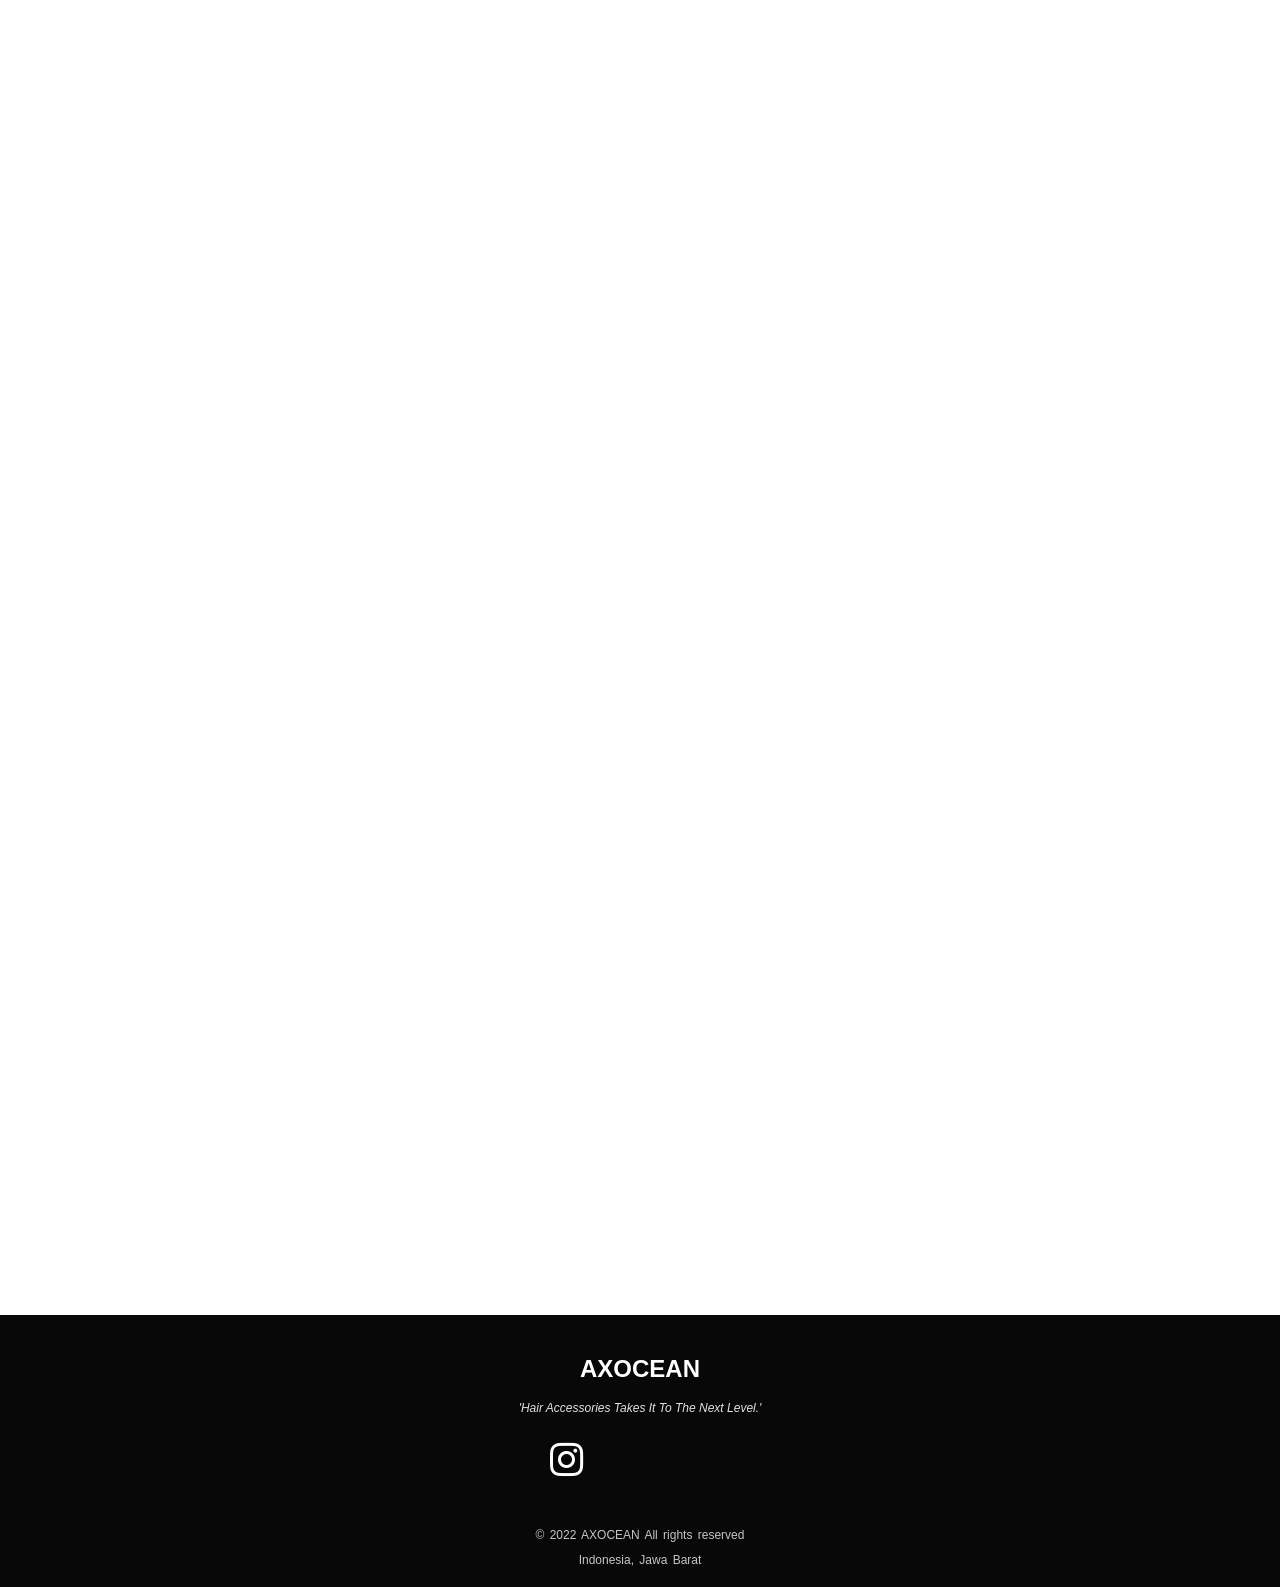
==== commit 990a8e54: "AXOCEAN" ====
--- a/index.html
+++ b/index.html
@@ -2,87 +2,92 @@
 <html lang="en">
 
 <head>
-  <meta charset="UTF-8">
-  <meta http-equiv="X-UA-Compatible" content="IE=edge">
-  <meta name="viewport" content="width=device-width, initial-scale=1.0, user-scalable=no">
-  <meta name="theme-color" content="#a1a783">
-  <title>AXOCEAN</title>
-  <link rel="icon" type="image/x-icon" href="faviconjpground.png">
-  <!-- aos cdn -->
-  <link rel="stylesheet" href="https://unpkg.com/aos@next/dist/aos.css" />
-  <!-- stylesheet -->
-  <link rel="stylesheet" href="stylesheet.css">
-  <!-- fontawesome -->
-  <link rel="stylesheet" href="https://use.fontawesome.com/releases/v5.15.4/css/all.css"
-    integrity="sha384-DyZ88mC6Up2uqS4h/KRgHuoeGwBcD4Ng9SiP4dIRy0EXTlnuz47vAwmeGwVChigm" crossorigin="anonymous" />
-
-  <link rel="stylesheet" href="https://fonts.googleapis.com/css?family=Sofia">
+    <meta charset="UTF-8">
+    <meta http-equiv="X-UA-Compatible" content="IE=edge">
+    <meta name="viewport" content="width=device-width, initial-scale=1.0, user-scalable=no">
+    <meta name="theme-color" content="#a1a783">
+    <title>AXOCEAN</title>
+    <link rel="icon" type="image/x-icon" href="faviconjpground.png">
+    <!-- aos cdn -->
+    <link rel="stylesheet" href="https://unpkg.com/aos@next/dist/aos.css" />
+    <!-- stylesheet -->
+    <link rel="stylesheet" href="stylesheet.css">
+    <!-- fontawesome -->
+    <link rel="stylesheet" href="https://use.fontawesome.com/releases/v5.15.4/css/all.css" integrity="sha384-DyZ88mC6Up2uqS4h/KRgHuoeGwBcD4Ng9SiP4dIRy0EXTlnuz47vAwmeGwVChigm" crossorigin="anonymous" />
+
+    <link rel="stylesheet" href="https://fonts.googleapis.com/css?family=Sofia">
 
 </head>
 
 
 <body>
-  <div class="preloader" id="preloader"><div class="spinner center">
-    <div class="spinner-blade"></div>
-    <div class="spinner-blade"></div>
-    <div class="spinner-blade"></div>
-    <div class="spinner-blade"></div>
-    <div class="spinner-blade"></div>
-    <div class="spinner-blade"></div>
-    <div class="spinner-blade"></div>
-    <div class="spinner-blade"></div>
-    <div class="spinner-blade"></div>
-    <div class="spinner-blade"></div>
-    <div class="spinner-blade"></div>
-    <div class="spinner-blade"></div>
-</div></div>
-  <!-- header -->
-  <header>
-    <!-- <div id="preloader"></div> -->
-    <nav class="nav_bar" id="navbar">
-
-      <!-- Home button -->
-      <button class="btn"><a id="homebtn" href="index.html"><i class="fa fa-home"></i></a></button>
-
-      <!-- heading  -->
-      <div class="heading" id="heading" onclick="topFunction()">AXOCEAN</div>
-      <div class="third-div-nav"></div>
-    </nav>
-     
-
-  </header>
-  <main>
-     <!-- hamburger -->
-     <div class="hamburger" id="hamburger" data-aos="fade">
-      <div class="hamburgerbase">
-      <button id="hamburger-button" onclick="hamburgerMenu()">
+    <div class="preloader" id="preloader">
+        <div class="spinner center">
+            <div class="spinner-blade"></div>
+            <div class="spinner-blade"></div>
+            <div class="spinner-blade"></div>
+            <div class="spinner-blade"></div>
+            <div class="spinner-blade"></div>
+            <div class="spinner-blade"></div>
+            <div class="spinner-blade"></div>
+            <div class="spinner-blade"></div>
+            <div class="spinner-blade"></div>
+            <div class="spinner-blade"></div>
+            <div class="spinner-blade"></div>
+            <div class="spinner-blade"></div>
+        </div>
+    </div>
+    <!-- header -->
+    <header>
+        <!-- <div id="preloader"></div> -->
+        <nav class="nav_bar" id="navbar">
+
+            <!-- Home button -->
+            <button class="btn"><a id="homebtn" href="index.html"><i class="fa fa-home"></i></a></button>
+
+            <!-- heading  -->
+            <div class="heading" id="heading" onclick="topFunction()">AXOCEAN</div>
+            <div class="third-div-nav"></div>
+        </nav>
+
+
+    </header>
+    <main>
+        <!-- hamburger -->
+        <div class="hamburger" id="hamburger" data-aos="fade">
+            <div class="hamburgerbase">
+                <button id="hamburger-button" onclick="hamburgerMenu()">
           <span class="burger-bar" id="burger-bar1"></span>
           <span class="burger-bar" id="burger-bar2"></span>
           <span class="burger-bar" id="burger-bar3"></span></button>
-      </div>
-  </div>
-  <!-- hamburger -->
-  <div class="mobiletogglemenu" id="mobiletogglemenu">
-    <div class="emptyarea" id="emptyarea"></div>
-    <ul class="mobile-navbar-tabs-ul" id="mobile-ul">
-        <a href="#home">
-            <li id="home-mobile-tab" class="mobile-navbar-tabs-li home " onclick="hidemenubyli()">Founder</li></a>
-        <a href="#about">
-        <li id="aboutme-mobile-tab" class="mobile-navbar-tabs-li about"onclick="hidemenubyli()">About Us</li></a>
-        <a href="#skills">
-        <li id="skills-mobile-tab" class="mobile-navbar-tabs-li skills"onclick="hidemenubyli()">Team</li></a>
-        <a href="#projects">
-        <li id="projects-mobile-tab" class="mobile-navbar-tabs-li projects" onclick="hidemenubyli()">Products</li></a>
-        
-    </ul>
-</div>
-<!-- mobile toggle menu ends -->
-
-<!-- landing page starts from here -->
-    <!-- landing page -->
-    <div class="landingpagecontainer" id="landingpage">
-              <div class="landingpagedetails">  
-                 <span class="howmuchoff">Up to 50% off.</span>
+            </div>
+        </div>
+        <!-- hamburger -->
+        <div class="mobiletogglemenu" id="mobiletogglemenu">
+            <div class="emptyarea" id="emptyarea"></div>
+            <ul class="mobile-navbar-tabs-ul" id="mobile-ul">
+                <a href="#home">
+                    <li id="home-mobile-tab" class="mobile-navbar-tabs-li home " onclick="hidemenubyli()">Founder</li>
+                </a>
+                <a href="#about">
+                    <li id="aboutme-mobile-tab" class="mobile-navbar-tabs-li about" onclick="hidemenubyli()">About Us</li>
+                </a>
+                <a href="#skills">
+                    <li id="skills-mobile-tab" class="mobile-navbar-tabs-li skills" onclick="hidemenubyli()">Team</li>
+                </a>
+                <a href="#projects">
+                    <li id="projects-mobile-tab" class="mobile-navbar-tabs-li projects" onclick="hidemenubyli()">Products</li>
+                </a>
+
+            </ul>
+        </div>
+        <!-- mobile toggle menu ends -->
+
+        <!-- landing page starts from here -->
+        <!-- landing page -->
+        <div class="landingpagecontainer" id="landingpage">
+            <div class="landingpagedetails">
+                <span class="howmuchoff">Up to 50% off.</span>
                 <a href="#mainbody" id="view-product"><button class="view-products-button">
                   <span>View Products</span>
                   <svg width="34" height="34" viewBox="0 0 74 74" fill="none" xmlns="http://www.w3.org/2000/svg">
@@ -90,183 +95,184 @@
                       <path d="M25 35.5C24.1716 35.5 23.5 36.1716 23.5 37C23.5 37.8284 24.1716 38.5 25 38.5V35.5ZM49.0607 38.0607C49.6464 37.4749 49.6464 36.5251 49.0607 35.9393L39.5147 26.3934C38.9289 25.8076 37.9792 25.8076 37.3934 26.3934C36.8076 26.9792 36.8076 27.9289 37.3934 28.5147L45.8787 37L37.3934 45.4853C36.8076 46.0711 36.8076 47.0208 37.3934 47.6066C37.9792 48.1924 38.9289 48.1924 39.5147 47.6066L49.0607 38.0607ZM25 38.5L48 38.5V35.5L25 35.5V38.5Z" fill="black"></path>
                   </svg>
               </button></a>
-              </div>
-             
-              <!-- </div> -->
-           
-              
-    </div> 
-      
-             <!-- for how products are made -->
-             <!-- packaging styles -->
-             <div class="packaging_container" data-aos="fade-up">
-
-              <div class="how_we_work" id="how_we_work" data-aos="fade-right"><span> How We Work</span></div>
-
-
-              <div class="boxesandfabricmain">
-                <!-- boxescontainer --> 
+            </div>
+
+            <!-- </div> -->
+
+
+        </div>
+
+        <!-- for how products are made -->
+        <!-- packaging styles -->
+        <div class="packaging_container" data-aos="fade-up">
+
+            <div class="how_we_work" id="how_we_work" data-aos="fade-right"><span> How We Work</span></div>
+
+
+            <div class="boxesandfabricmain">
+                <!-- boxescontainer -->
                 <div class="boxescontainer" data-aos="fade-up">
-                  <div class="boxes"> <img src="packaging.jpg" alt="packagingbox"></div>
-             
-
-              <span class="packaging_description" id="packaging_description">Quality & Modular Packaging</span>
-
-              <span class="packaging_description2" 
-              id="packaging_description2" data-aos="fade-right">Wooden Boxes</span>
-            </div><!-- boxescontainer -->
-            
-            <!-- fabriccontainer -->
-            <div class="fabriccontainer" data-aos="fade-up">
-              <div class="fabric"> <img src="fabric-closeup.jpg" alt=""></div>
-              <span class="fabric_description" id="fabric_description">Quality Fabric</span>
-              <span class="fabric_description2" 
-              id="fabric_description2" data-aos="fade-right">Fabric Makes it Extraordinary</span>
-            </div> <!-- fabriccontainer -->
-
-            </div>  <!-- fabric and fabric main -->
-             </div><!-- packaging styles -->
-    <!-- products heading -->
-    <div class="productmain" data-aos="fade-up">
-      <div class="productheading_div" id="productheading_div">
-        <article id="productarticle">PRODUCTS</article>
-      </div>
-    </div>
-
-
-    <!-- main products -->
-    <div class="mainbody" id="mainbody">
-      <a class="item-a-tag" href="Bow-Clips-Designs.html">
-        <div id="item4container" class="items item-4" data-aos="fade-up" >
-          <div class="itemimagecontainer" >
-          <img src="EDITED-IMG-20221113-WA0013.jpg" alt="">
-        </div>
-        <div class="itemdescriptioncontainer" id="itemdescriptioncontainer4">
-          <h1 id="item4-h1">Bow Clips</h1>
-          <h3 id="item4-h3">Bows for Hairs, Fabric Covered hair Tie With Different Colors.</h3>
-          <div>
-            <span id="oldprize4" class="oldprize">&#8377;399</span><span id="newprize4" class="newprize">&nbsp;&#8377;299</span></div>
-          <button id="item4-button" href="Bow-Clips-Designs.html" onmouseover="seedetails4colorchangeFunction()" onmouseout="seedetails4colorresetFunction()">SEE DETAILS</button>
-        </div>
-        </div>
-      </a>
-
-      <a id="itematag" class="item-a-tag" href="axoceanpage2.html">
-        <div id="item1container" class="items item-1"  data-aos="fade-up">
-          <div class="itemimagecontainer">
-          <img src="sample1.jpg" alt="">
-        </div>
-          <div class="itemdescriptioncontainer" id="itemdescriptioncontainer1">
-          <h1 id="item1-h1">Clips</h1>
-          <h3 id="item1-h3">Fabric Covered Hair Clips, Available in Many Different Colour Shades.</h3>
-          <div>
-          <span id="oldprize1" class="oldprize">&#8377;499</span><span id="newprize1" class="newprize">&nbsp;&#8377;299</span></div>
-          <button id="item1-button" href="axoceanpage2.html" onmouseover="seedetails1colorchangeFunction()" onmouseout="seedetails1colorresetFunction()">SEE DETAILS</button>
-        </div>
-        </div>
-      </a>
-
-      <a class="item-a-tag" href="axoceanpage2.html">
-        <div id="item2container" class="items item-2"  data-aos="fade-up">
-          <div class="itemimagecontainer">
-          <img src="sample2.jpg" alt="">
-          </div>
-          <div class="itemdescriptioncontainer" id="itemdescriptioncontainer2">
-          <h1 id="item2-h1">Scrunchies</h1>
-          <h3 id="item2-h3">Scrunchies, Available in Different Fabrics, Designs, and Colour Shades.</h3>
-          <div>
-            <span id="oldprize2" class="oldprize">&#8377;599</span><span id="newprize2" class="newprize">&nbsp;&#8377;499</span></div>
-          <button id="item2-button" href="axoceanpage2.html"onmouseover="seedetails2colorchangeFunction()" onmouseout="seedetails2colorresetFunction()">SEE DETAILS</button>
-        </div>
-        </div>
-      </a>
-
-
-      <a class="item-a-tag" href="axoceanpage2.html">
-        <div id="item3container" class="items item-3"  data-aos="fade-up">
-          <div class="itemimagecontainer" >
-          <img src="sample3.jpg" alt="">
-          </div>
-          <div class="itemdescriptioncontainer" id="itemdescriptioncontainer3">
-          <h1 id="item3-h1">Headbands</h1>
-          <h3 id="item3-h3">Headbands with Unassuming Forms, Colors, Fabrics.</h3>
-          <div>
-            <span id="oldprize3" class="oldprize">&#8377;699</span><span id="newprize3" class="newprize">&nbsp;&#8377;499</span></div>
-          <button id="item3-button" href="axoceanpage2.html" onmouseover="seedetails3colorchangeFunction()" onmouseout="seedetails3colorresetFunction()">SEE DETAILS</button>
-          </div>
-        </div>
-      </a>
-
-
-      
-
-    </div>
-  </main>
-
-  <footer id="footer">
-    <div class="footercontainer">
-      <h3 class="websiteheading">AXOCEAN</h3>
-      <p class="description">'Hair Accessories Takes It To The Next Level.'</p>
-      <ul class="socialmedialogos">
-
-        <li><a class="fab fa-instagram" id="instagram"
-            href="https://www.instagram.com/axocean_/?igshid=YmMyMTA2M2Y%3D"></a></li>
-        <li><a class="fab fa-pinterest-p" id="pinterest" href="#"></a></li>
-        <li><a class="fab fa-facebook-f" id="facebook" href="#"></a></li>
-
-      </ul>
-      <!-- floating form -->
-      <div class=" floating-contact-form">
-        <div class="form-container">
-          <h3>We'd love to hear from you</h3>
-
-          <form action="https://formsubmit.co/infoAXOCEAN@gmail.com" method="POST">
-            <div class="field-container">
-              <i class="fas fa-signature" id="nameicon"></i>
-              <label for="name">Name</label>
-              <input class="form-input" type="text" id="name" placeholder="Name" name="Name
+                    <div class="boxes"> <img src="packaging.jpg" alt="packagingbox"></div>
+
+
+                    <span class="packaging_description" id="packaging_description">Quality & Modular Packaging</span>
+
+                    <span class="packaging_description2" id="packaging_description2" data-aos="fade-right">Wooden Boxes</span>
+                </div>
+                <!-- boxescontainer -->
+
+                <!-- fabriccontainer -->
+                <div class="fabriccontainer" data-aos="fade-up">
+                    <div class="fabric"> <img src="fabric-closeup.jpg" alt=""></div>
+                    <span class="fabric_description" id="fabric_description">Quality Fabric</span>
+                    <span class="fabric_description2" id="fabric_description2" data-aos="fade-right">Fabric Makes it Extraordinary</span>
+                </div>
+                <!-- fabriccontainer -->
+
+            </div>
+            <!-- fabric and fabric main -->
+        </div>
+        <!-- packaging styles -->
+        <!-- products heading -->
+        <div class="productmain" data-aos="fade-up">
+            <div class="productheading_div" id="productheading_div">
+                <article id="productarticle">PRODUCTS</article>
+            </div>
+        </div>
+
+
+        <!-- main products -->
+        <div class="mainbody" id="mainbody">
+            <a class="item-a-tag" href="Bow-Clips-Designs.html">
+                <div id="item4container" class="items item-4" data-aos="fade-up">
+                    <div class="itemimagecontainer">
+                        <img src="EDITED-IMG-20221113-WA0013.jpg" alt="">
+                    </div>
+                    <div class="itemdescriptioncontainer" id="itemdescriptioncontainer4">
+                        <h1 id="item4-h1">Bow Clips</h1>
+                        <h3 id="item4-h3">Bows for Hairs, Fabric Covered hair Tie With Different Colors.</h3>
+                        <div>
+                            <span id="oldprize4" class="oldprize">&#8377;399</span><span id="newprize4" class="newprize">&nbsp;&#8377;299</span></div>
+                        <button id="item4-button" href="Bow-Clips-Designs.html" onmouseover="seedetails4colorchangeFunction()" onmouseout="seedetails4colorresetFunction()">SEE DETAILS</button>
+                    </div>
+                </div>
+            </a>
+
+            <a id="itematag" class="item-a-tag" href="axoceanpage2.html">
+                <div id="item1container" class="items item-1" data-aos="fade-up">
+                    <div class="itemimagecontainer">
+                        <img src="sample1.jpg" alt="">
+                    </div>
+                    <div class="itemdescriptioncontainer" id="itemdescriptioncontainer1">
+                        <h1 id="item1-h1">Clips</h1>
+                        <h3 id="item1-h3">Fabric Covered Hair Clips, Available in Many Different Colour Shades.</h3>
+                        <div>
+                            <span id="oldprize1" class="oldprize">&#8377;499</span><span id="newprize1" class="newprize">&nbsp;&#8377;299</span></div>
+                        <button id="item1-button" href="axoceanpage2.html" onmouseover="seedetails1colorchangeFunction()" onmouseout="seedetails1colorresetFunction()">SEE DETAILS</button>
+                    </div>
+                </div>
+            </a>
+
+            <a class="item-a-tag" href="axoceanpage2.html">
+                <div id="item2container" class="items item-2" data-aos="fade-up">
+                    <div class="itemimagecontainer">
+                        <img src="sample2.jpg" alt="">
+                    </div>
+                    <div class="itemdescriptioncontainer" id="itemdescriptioncontainer2">
+                        <h1 id="item2-h1">Scrunchies</h1>
+                        <h3 id="item2-h3">Scrunchies, Available in Different Fabrics, Designs, and Colour Shades.</h3>
+                        <div>
+                            <span id="oldprize2" class="oldprize">&#8377;599</span><span id="newprize2" class="newprize">&nbsp;&#8377;499</span></div>
+                        <button id="item2-button" href="axoceanpage2.html" onmouseover="seedetails2colorchangeFunction()" onmouseout="seedetails2colorresetFunction()">SEE DETAILS</button>
+                    </div>
+                </div>
+            </a>
+
+
+            <a class="item-a-tag" href="axoceanpage2.html">
+                <div id="item3container" class="items item-3" data-aos="fade-up">
+                    <div class="itemimagecontainer">
+                        <img src="sample3.jpg" alt="">
+                    </div>
+                    <div class="itemdescriptioncontainer" id="itemdescriptioncontainer3">
+                        <h1 id="item3-h1">Headbands</h1>
+                        <h3 id="item3-h3">Headbands with Unassuming Forms, Colors, Fabrics.</h3>
+                        <div>
+                            <span id="oldprize3" class="oldprize">&#8377;699</span><span id="newprize3" class="newprize">&nbsp;&#8377;499</span></div>
+                        <button id="item3-button" href="axoceanpage2.html" onmouseover="seedetails3colorchangeFunction()" onmouseout="seedetails3colorresetFunction()">SEE DETAILS</button>
+                    </div>
+                </div>
+            </a>
+
+
+
+
+        </div>
+    </main>
+
+    <footer id="footer">
+        <div class="footercontainer">
+            <h3 class="websiteheading">AXOCEAN</h3>
+            <p class="description">'Hair Accessories Takes It To The Next Level.'</p>
+            <ul class="socialmedialogos">
+
+                <li>
+                    <a class="fab fa-instagram" id="instagram" href="https://www.instagram.com/aethersss17"></a>
+                </li>
+
+            </ul>
+            <!-- floating form -->
+            <div class=" floating-contact-form">
+                <div class="form-container">
+                    <h3>We'd love to hear from you</h3>
+
+                    <form action="https://formsubmit.co/aetherscode@gmail.com" method="POST">
+                        <div class="field-container">
+                            <i class="fas fa-signature" id="nameicon"></i>
+                            <label for="name">Name</label>
+                            <input class="form-input" type="text" id="name" placeholder="Name" name="Name
             " required />
-            </div>
-
-            <div class="field-container">
-              <i class="fas fa-envelope " id="emailicon"></i>
-              <label for="email">Email</label>
-              <input class="form-input" type="text" id="email" placeholder="Email Address" name="Email" required />
-            </div>
-
-            <div class="field-container">
-              <i class="far fa-sticky-note" id="messageicon"></i>
-              <label for="message">Message</label>
-              <textarea class="form-input" id="message" cols="30" rows="10" placeholder="Write Your Message Here..."
-                name="Message" required></textarea>
-            </div>
-
-            <input type="submit" value="Send" />
-          </form>
-        </div>
-
-        <div class="contact-icon">
-          <i class="fas fa-comments"></i>
-        </div>
-      </div>
-      <!--  floating form ends here -->
-      <!-- <a class="contact" href="">ContactUs</a>  -->
-
-    </div>
-    <div class="footerbottom">
-      <p> &copy; 2022 <span>AXOCEAN</span> All rights reserved</p>
-      <br><p>Indonesia, Jawa Barat</p>
-    </div>
-
-  </footer>
-  <!-- script -->
-  <script src="script.js">
-  </script>
+                        </div>
+
+                        <div class="field-container">
+                            <i class="fas fa-envelope " id="emailicon"></i>
+                            <label for="email">Email</label>
+                            <input class="form-input" type="text" id="email" placeholder="Email Address" name="Email" required />
+                        </div>
+
+                        <div class="field-container">
+                            <i class="far fa-sticky-note" id="messageicon"></i>
+                            <label for="message">Message</label>
+                            <textarea class="form-input" id="message" cols="30" rows="10" placeholder="Write Your Message Here..." name="Message" required></textarea>
+                        </div>
+
+                        <input type="submit" value="Send" />
+                    </form>
+                </div>
+
+                <div class="contact-icon">
+                    <i class="fas fa-comments"></i>
+                </div>
+            </div>
+            <!--  floating form ends here -->
+            <!-- <a class="contact" href="">ContactUs</a>  -->
+
+        </div>
+        <div class="footerbottom">
+            <p> &copy; 2022 <span>AXOCEAN</span> All rights reserved</p>
+            <br>
+            <p>Indonesia, Jawa Barat</p>
+        </div>
+
+    </footer>
+    <!-- script -->
+    <script src="script.js">
+    </script>
     <script src="https://unpkg.com/aos@next/dist/aos.js"></script>
     <script>
-      AOS.init();
+        AOS.init();
     </script>
- 
+
 </body>
 
 </html>
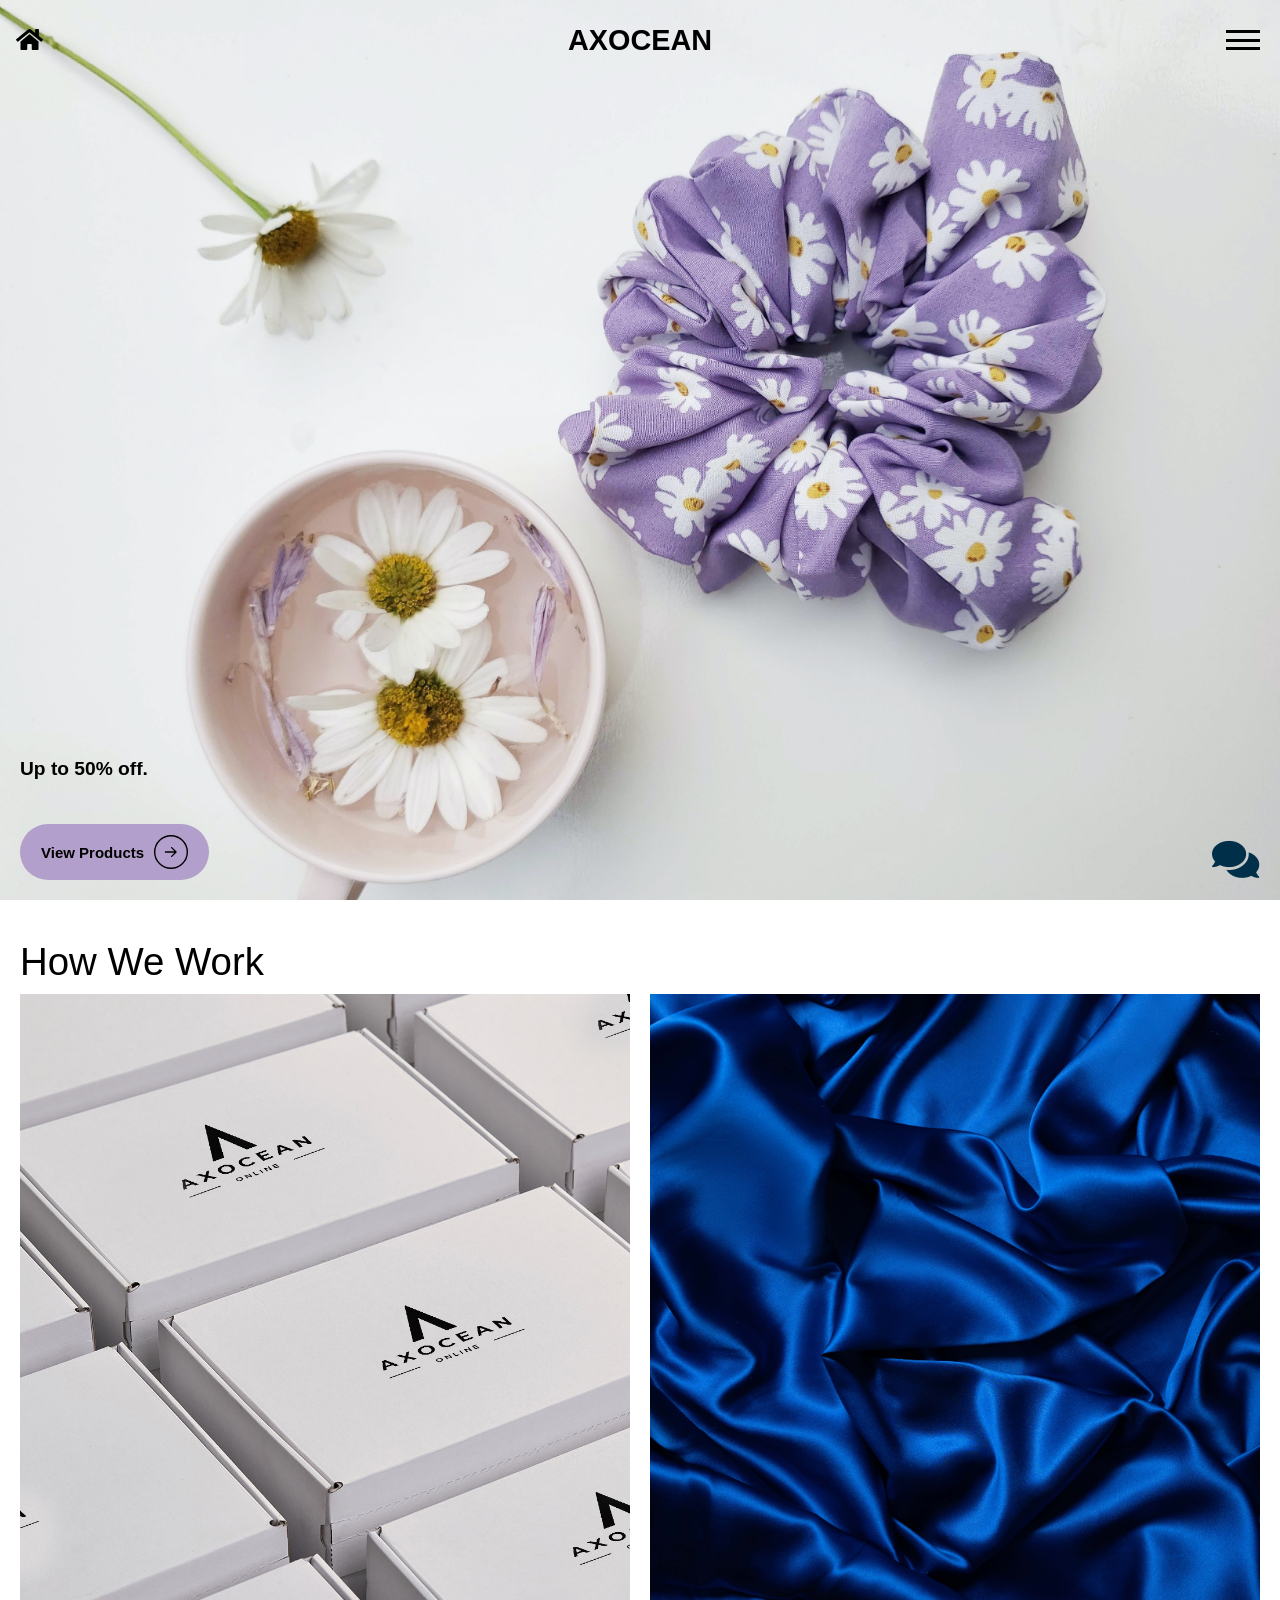
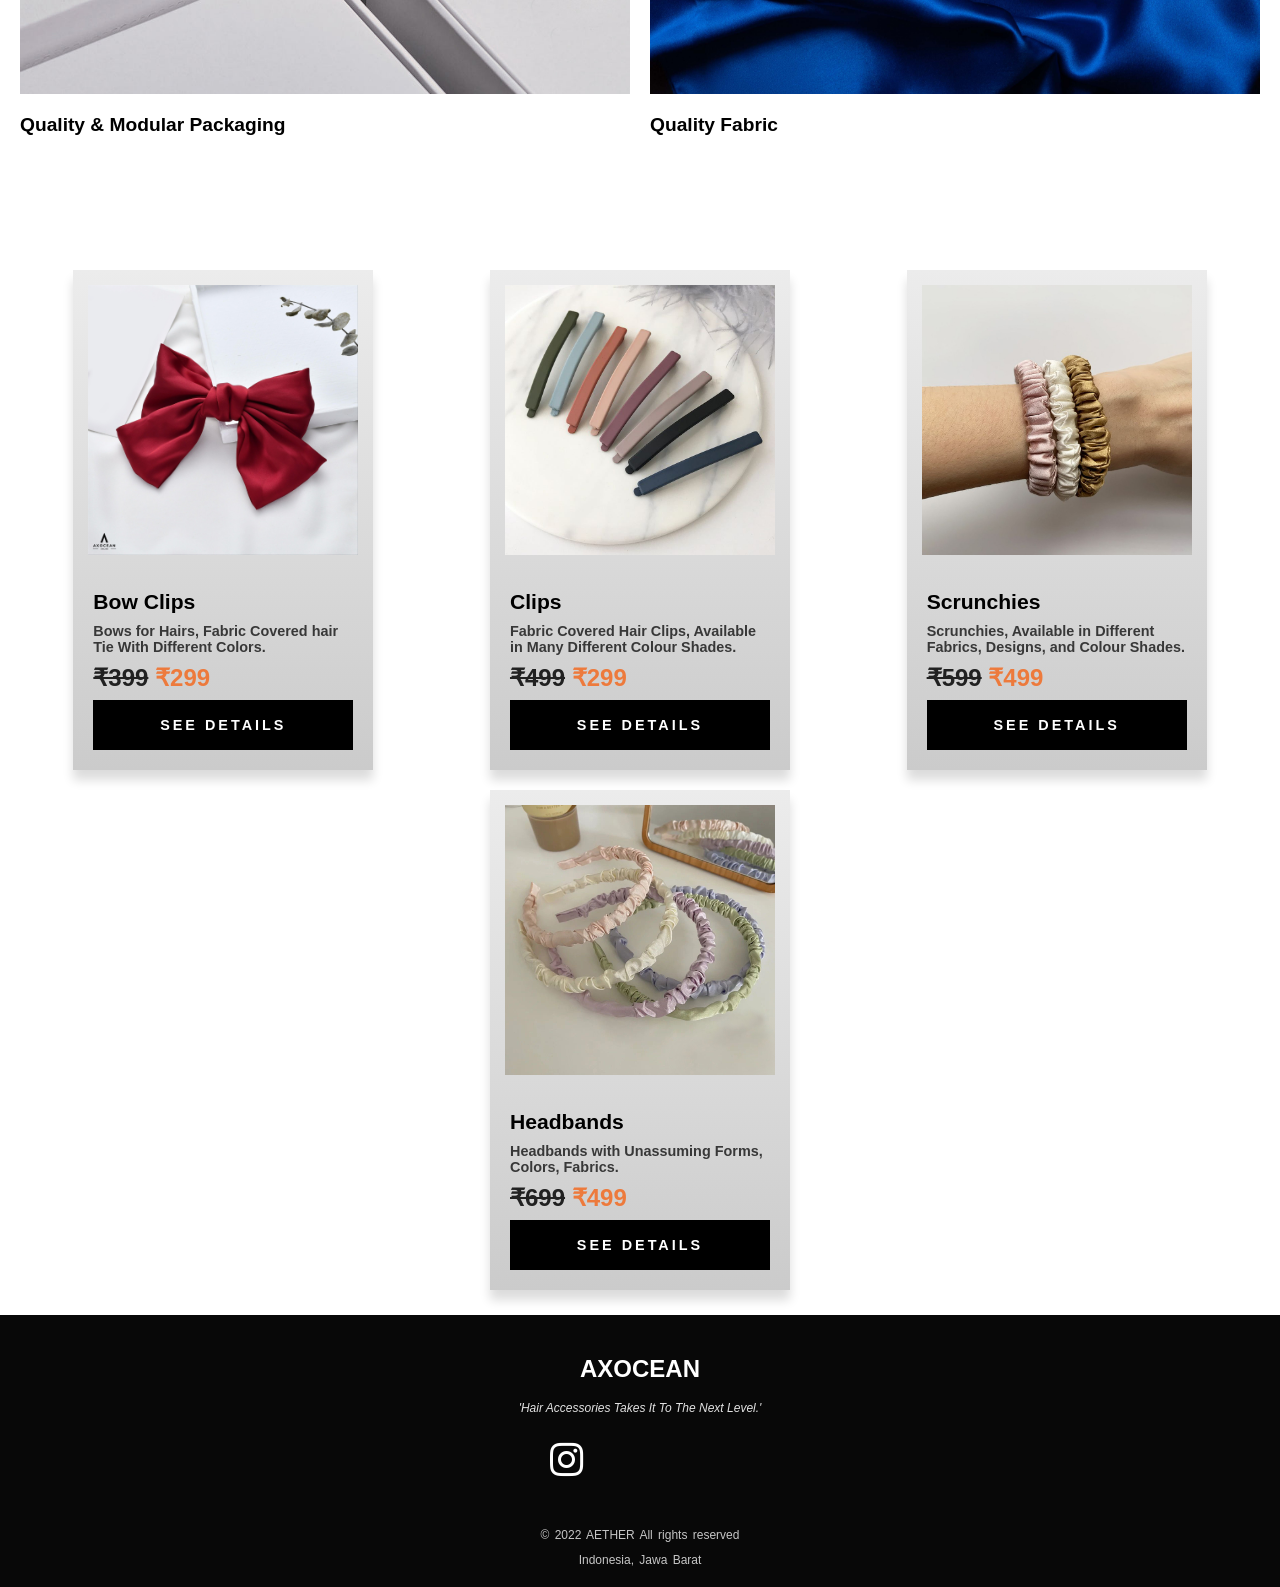
==== commit e62a83cd: "AXOCEAN" ====
--- a/index.html
+++ b/index.html
@@ -259,7 +259,7 @@
 
         </div>
         <div class="footerbottom">
-            <p> &copy; 2022 <span>AXOCEAN</span> All rights reserved</p>
+            <p> &copy; 2022 <span>AETHER</span> All rights reserved</p>
             <br>
             <p>Indonesia, Jawa Barat</p>
         </div>
